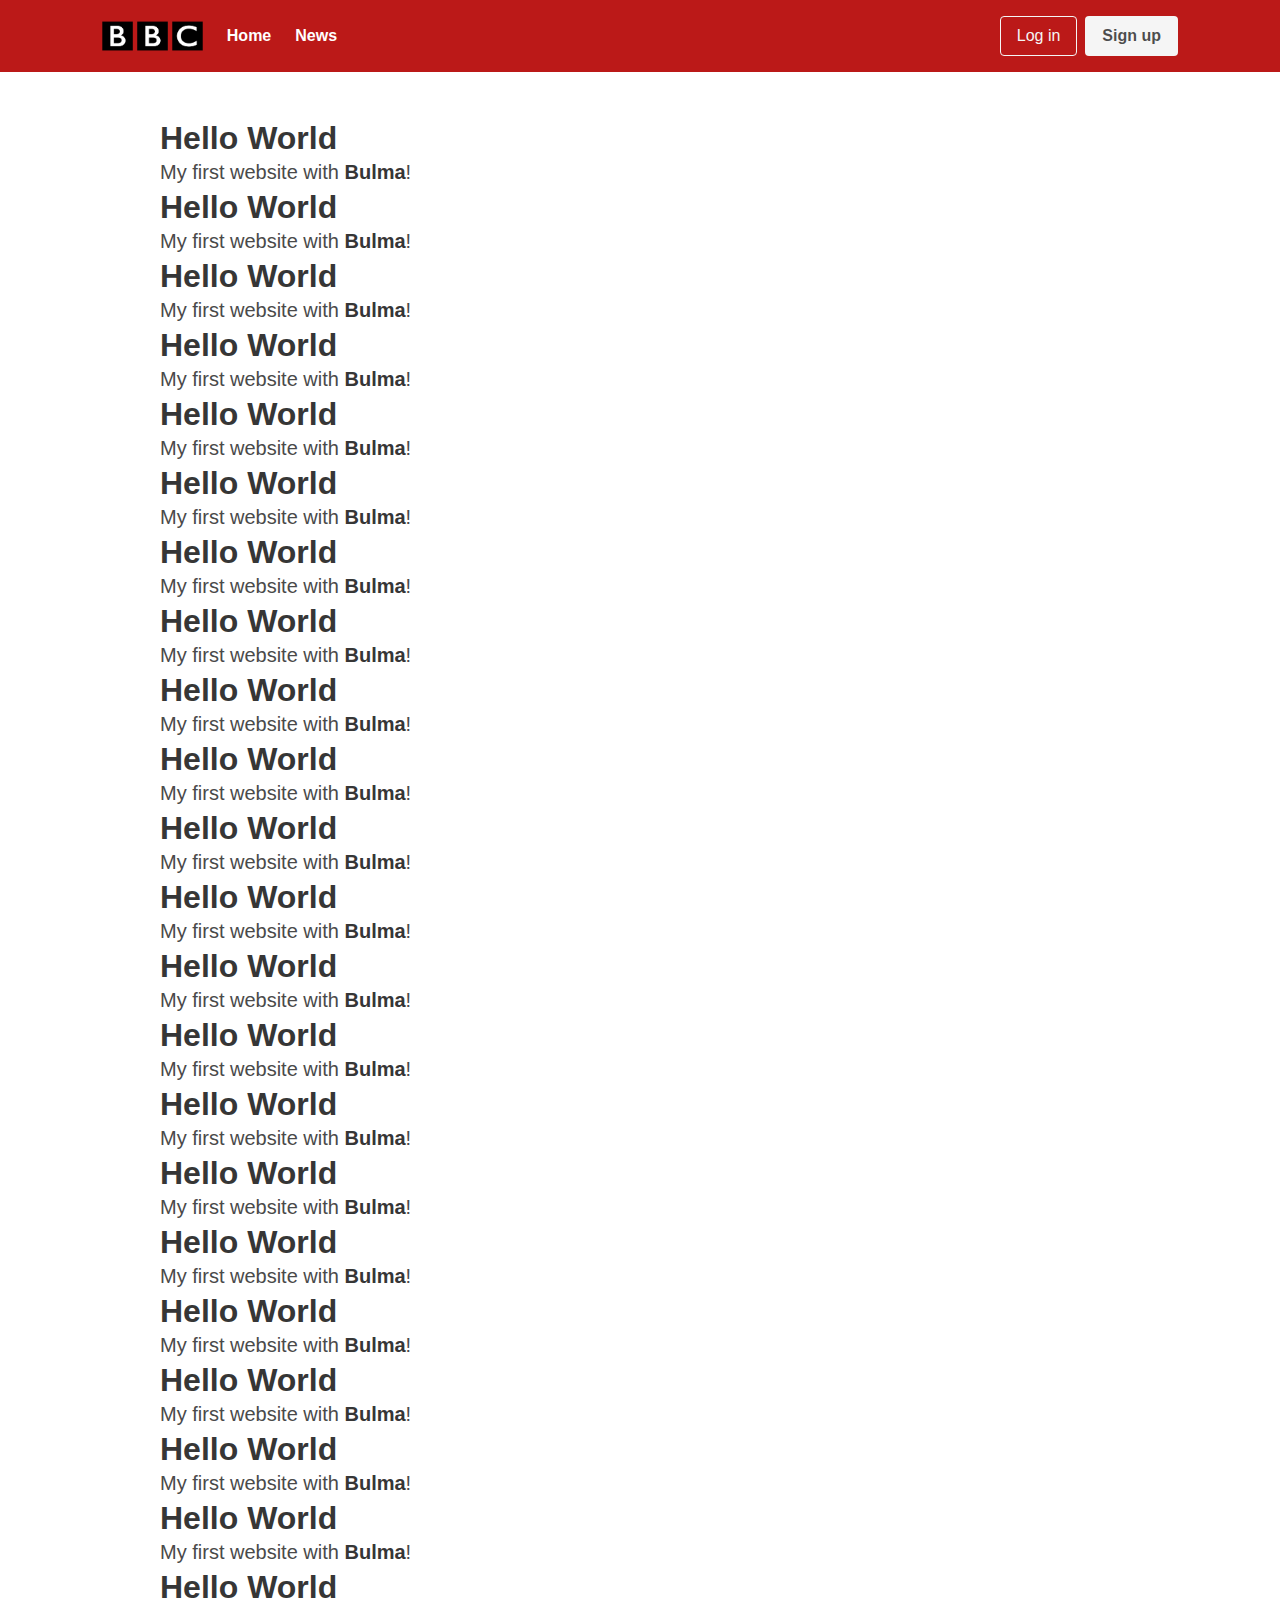
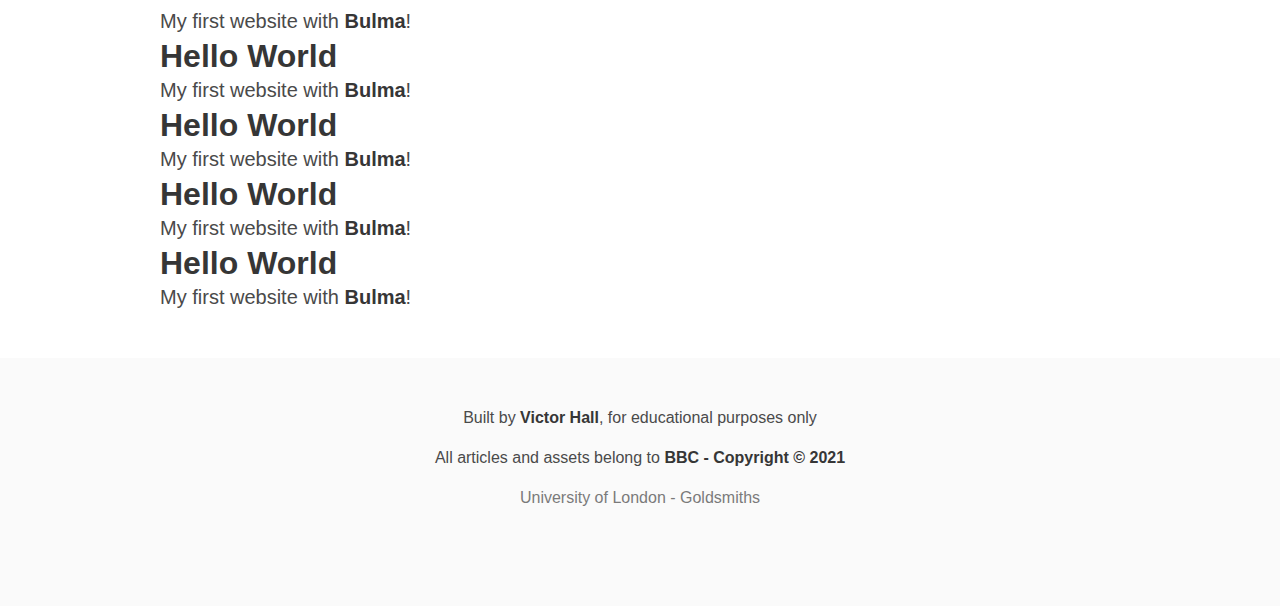
==== index.html @ eb242668 "initial commit" ====
<!DOCTYPE html>
<html>
  <head>
    <meta charset="utf-8" />
    <meta name="viewport" content="width=device-width, initial-scale=1" />
    <link rel="icon" href="assets/images/BBC-logo.png" />
    <title>Home - BBC Newsletter</title>

    <link rel="stylesheet" href="assets/styles/navbar.css" />
    <link rel="stylesheet" href="assets/styles/bulma.min.css" />
  </head>
  <body>
    <nav>
      <div class="navbar-inner">
        <a class="mr-5" href="index.html" style="line-height: 1">
          <img class="navbar-brand" src="assets/images/BBC-logo.png" />
        </a>
        <a
          href="index.html"
          class="
            is-link is-hidden-touch
            has-text-white has-text-weight-semibold
            mr-5
          "
        >
          Home
        </a>
        <a class="is-hidden-touch has-text-white has-text-weight-semibold">
          News
        </a>

        <div class="ml-auto">
          <a
            role="button"
            class="navbar-burger"
            aria-label="menu"
            aria-expanded="false"
          >
            <span aria-hidden="true"></span>
            <span aria-hidden="true"></span>
            <span aria-hidden="true"></span>
          </a>

          <!-- Hide buttons in tablets/mobiles -->
          <div class="buttons is-hidden-touch">
            <a class="button is-light is-outlined"> Log in </a>
            <a class="button is-light">
              <strong>Sign up</strong>
            </a>
          </div>
        </div>
      </div>
    </nav>
    <!-- Adds spacing between navbar and body -->
    <section class="section">
      <main class="container is-max-desktop">
        <h1 class="title">Hello World</h1>
        <p class="subtitle">My first website with <strong>Bulma</strong>!</p>
        <h1 class="title">Hello World</h1>
        <p class="subtitle">My first website with <strong>Bulma</strong>!</p>
        <h1 class="title">Hello World</h1>
        <p class="subtitle">My first website with <strong>Bulma</strong>!</p>
        <h1 class="title">Hello World</h1>
        <p class="subtitle">My first website with <strong>Bulma</strong>!</p>
        <h1 class="title">Hello World</h1>
        <p class="subtitle">My first website with <strong>Bulma</strong>!</p>
        <h1 class="title">Hello World</h1>
        <p class="subtitle">My first website with <strong>Bulma</strong>!</p>
        <h1 class="title">Hello World</h1>
        <p class="subtitle">My first website with <strong>Bulma</strong>!</p>
        <h1 class="title">Hello World</h1>
        <p class="subtitle">My first website with <strong>Bulma</strong>!</p>
        <h1 class="title">Hello World</h1>
        <p class="subtitle">My first website with <strong>Bulma</strong>!</p>
        <h1 class="title">Hello World</h1>
        <p class="subtitle">My first website with <strong>Bulma</strong>!</p>
        <h1 class="title">Hello World</h1>
        <p class="subtitle">My first website with <strong>Bulma</strong>!</p>
        <h1 class="title">Hello World</h1>
        <p class="subtitle">My first website with <strong>Bulma</strong>!</p>
        <h1 class="title">Hello World</h1>
        <p class="subtitle">My first website with <strong>Bulma</strong>!</p>
        <h1 class="title">Hello World</h1>
        <p class="subtitle">My first website with <strong>Bulma</strong>!</p>
        <h1 class="title">Hello World</h1>
        <p class="subtitle">My first website with <strong>Bulma</strong>!</p>
        <h1 class="title">Hello World</h1>
        <p class="subtitle">My first website with <strong>Bulma</strong>!</p>
        <h1 class="title">Hello World</h1>
        <p class="subtitle">My first website with <strong>Bulma</strong>!</p>
        <h1 class="title">Hello World</h1>
        <p class="subtitle">My first website with <strong>Bulma</strong>!</p>
        <h1 class="title">Hello World</h1>
        <p class="subtitle">My first website with <strong>Bulma</strong>!</p>
        <h1 class="title">Hello World</h1>
        <p class="subtitle">My first website with <strong>Bulma</strong>!</p>
        <h1 class="title">Hello World</h1>
        <p class="subtitle">My first website with <strong>Bulma</strong>!</p>
        <h1 class="title">Hello World</h1>
        <p class="subtitle">My first website with <strong>Bulma</strong>!</p>
        <h1 class="title">Hello World</h1>
        <p class="subtitle">My first website with <strong>Bulma</strong>!</p>
        <h1 class="title">Hello World</h1>
        <p class="subtitle">My first website with <strong>Bulma</strong>!</p>
        <h1 class="title">Hello World</h1>
        <p class="subtitle">My first website with <strong>Bulma</strong>!</p>
        <h1 class="title">Hello World</h1>
        <p class="subtitle">My first website with <strong>Bulma</strong>!</p>
      </main>
    </section>
    <footer class="footer">
      <div class="content has-text-centered">
        <p>
          Built by <strong>Victor Hall</strong>, for educational purposes only
        </p>
        <p>
          All articles and assets belong to
          <strong>BBC - Copyright © 2021</strong>
        </p>
        <p class="has-text-grey has-text-weight-light">
          University of London - Goldsmiths
        </p>
      </div>
    </footer>
  </body>
</html>
---- assets/styles/navbar.css ----
nav {
  z-index: 1;
  position: sticky;
  top: 0;

  height: 72px;
  width: 100vw;

  padding: 16px 0;

  background-color: #bb1918;
}

.navbar-inner {
  height: 100%;
  padding: 0 24px;

  display: flex;
  align-items: center;

  max-width: 1124px;
  margin: 0 auto;
}

.navbar-inner .navbar-brand {
  height: 56px;
}
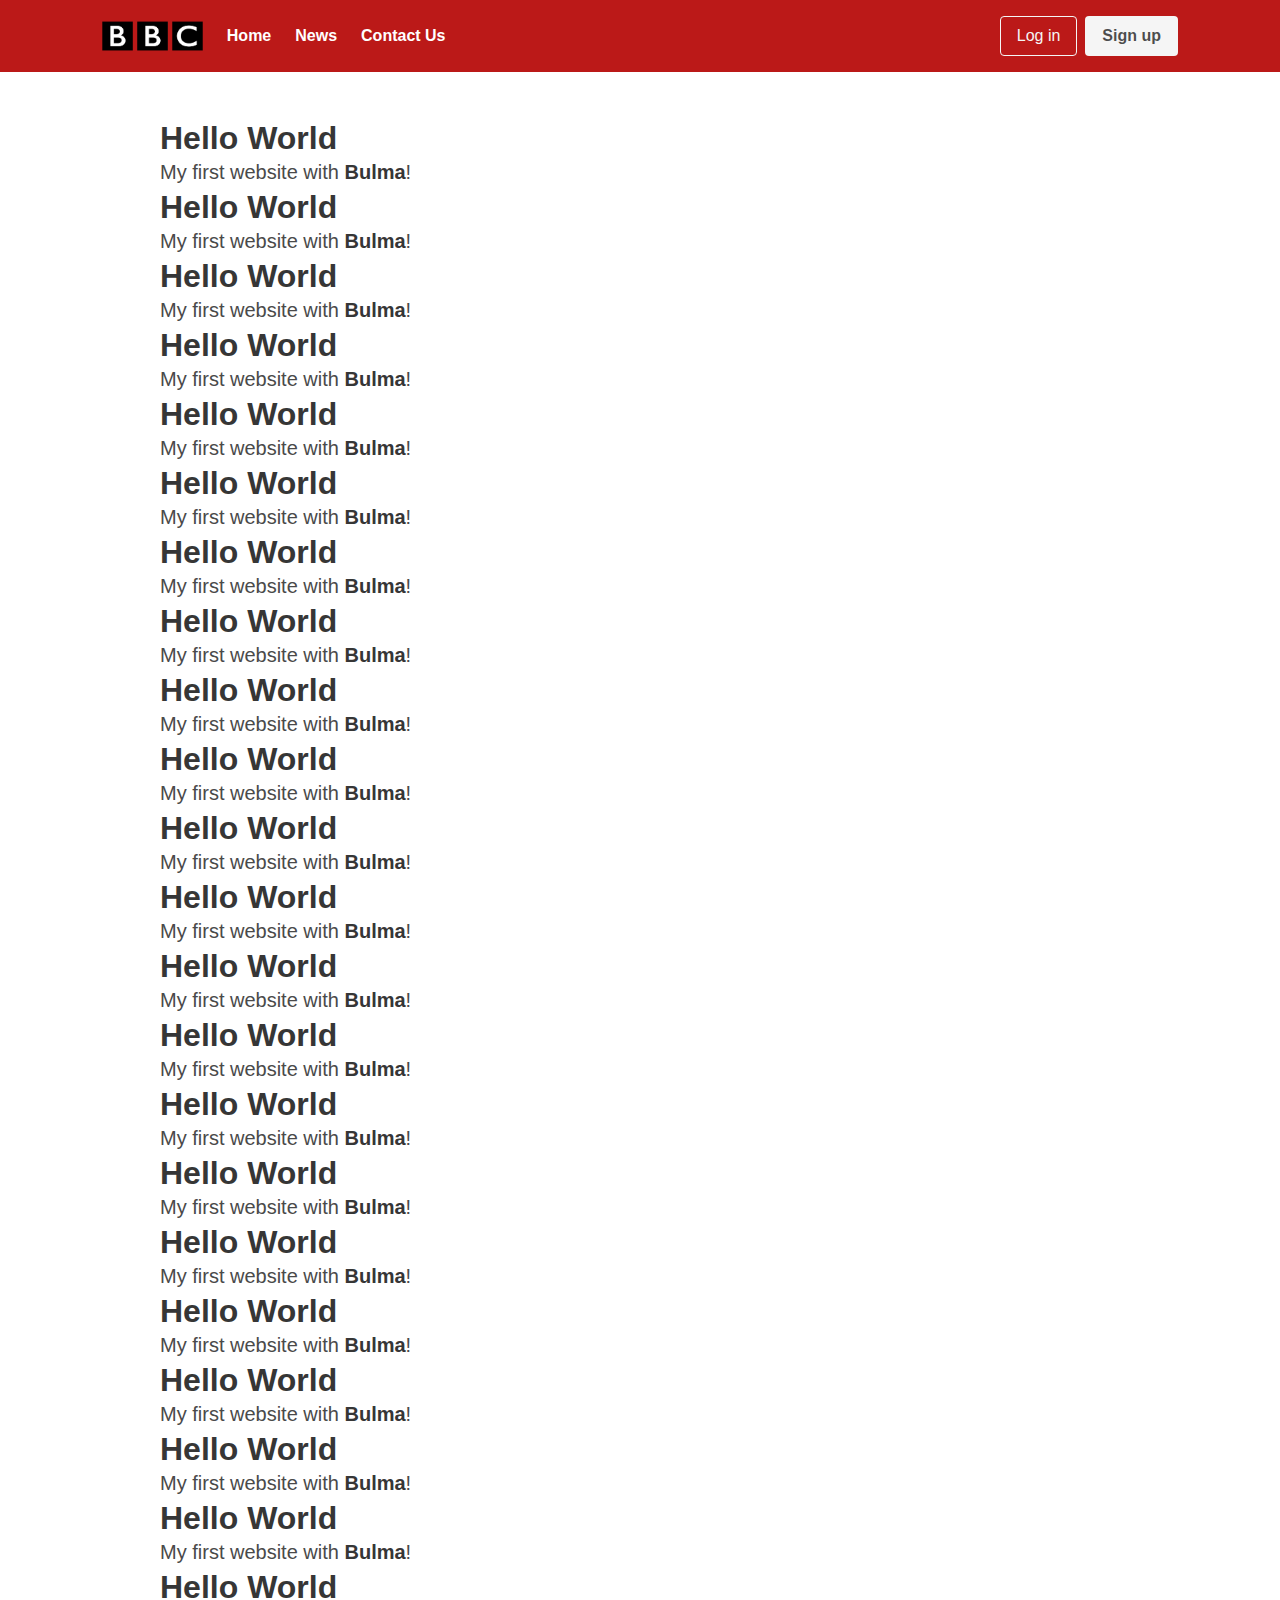
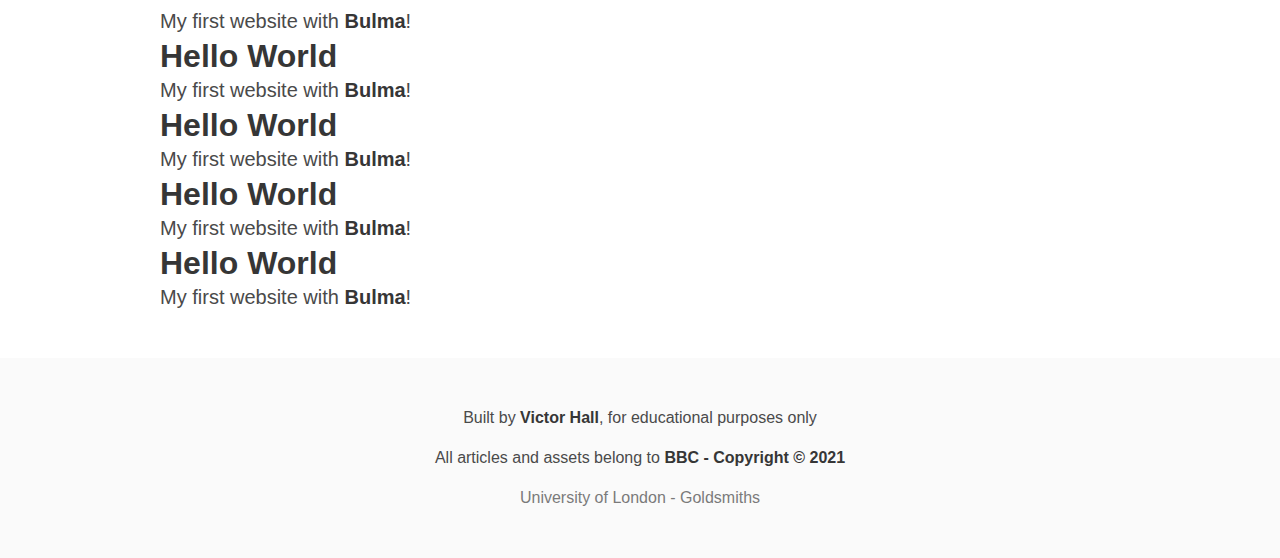
==== commit 79c3fcd6: "Add contact page with basic field validation" ====
--- a/index.html
+++ b/index.html
@@ -3,20 +3,22 @@
   <head>
     <meta charset="utf-8" />
     <meta name="viewport" content="width=device-width, initial-scale=1" />
-    <link rel="icon" href="assets/images/BBC-logo.png" />
+    <link rel="icon" href="./assets/images/BBC-logo.png" />
     <title>Home - BBC Newsletter</title>
 
-    <link rel="stylesheet" href="assets/styles/navbar.css" />
-    <link rel="stylesheet" href="assets/styles/bulma.min.css" />
+    <link rel="stylesheet" href="./assets/styles/navbar.css" />
+    <link rel="stylesheet" href="./assets/styles/global.css" />
+    <link rel="stylesheet" href="./assets/styles/bulma.min.css" />
+    <link rel="stylesheet" href="https://pro.fontawesome.com/releases/v5.10.0/css/all.css" integrity="sha384-AYmEC3Yw5cVb3ZcuHtOA93w35dYTsvhLPVnYs9eStHfGJvOvKxVfELGroGkvsg+p" crossorigin="anonymous"/>
   </head>
   <body>
     <nav>
       <div class="navbar-inner">
-        <a class="mr-5" href="index.html" style="line-height: 1">
+        <a class="mr-5" href="./index.html" style="line-height: 1">
           <img class="navbar-brand" src="assets/images/BBC-logo.png" />
         </a>
         <a
-          href="index.html"
+          href="./index.html"
           class="
             is-link is-hidden-touch
             has-text-white has-text-weight-semibold
@@ -25,8 +27,14 @@
         >
           Home
         </a>
-        <a class="is-hidden-touch has-text-white has-text-weight-semibold">
+        <a class="is-hidden-touch has-text-white has-text-weight-semibold mr-5">
           News
+        </a>
+        <a
+          href="./pages/contact/index.html"
+          class="is-hidden-touch has-text-white has-text-weight-semibold"
+        >
+          Contact Us
         </a>
 
         <div class="ml-auto">
@@ -51,6 +59,7 @@
         </div>
       </div>
     </nav>
+    
     <!-- Adds spacing between navbar and body -->
     <section class="section">
       <main class="container is-max-desktop">
@@ -108,6 +117,7 @@
         <p class="subtitle">My first website with <strong>Bulma</strong>!</p>
       </main>
     </section>
+
     <footer class="footer">
       <div class="content has-text-centered">
         <p>
--- a/assets/styles/navbar.css
+++ b/assets/styles/navbar.css
@@ -1,5 +1,5 @@
 nav {
-  z-index: 1;
+  z-index: 998;
   position: sticky;
   top: 0;
 
--- a/assets/styles/global.css
+++ b/assets/styles/global.css
@@ -0,0 +1,8 @@
+main {
+  min-height: 100%;
+}
+
+footer {
+  /* Override bulma weird padding */
+  padding: 3rem 1.5rem 3rem !important;
+}
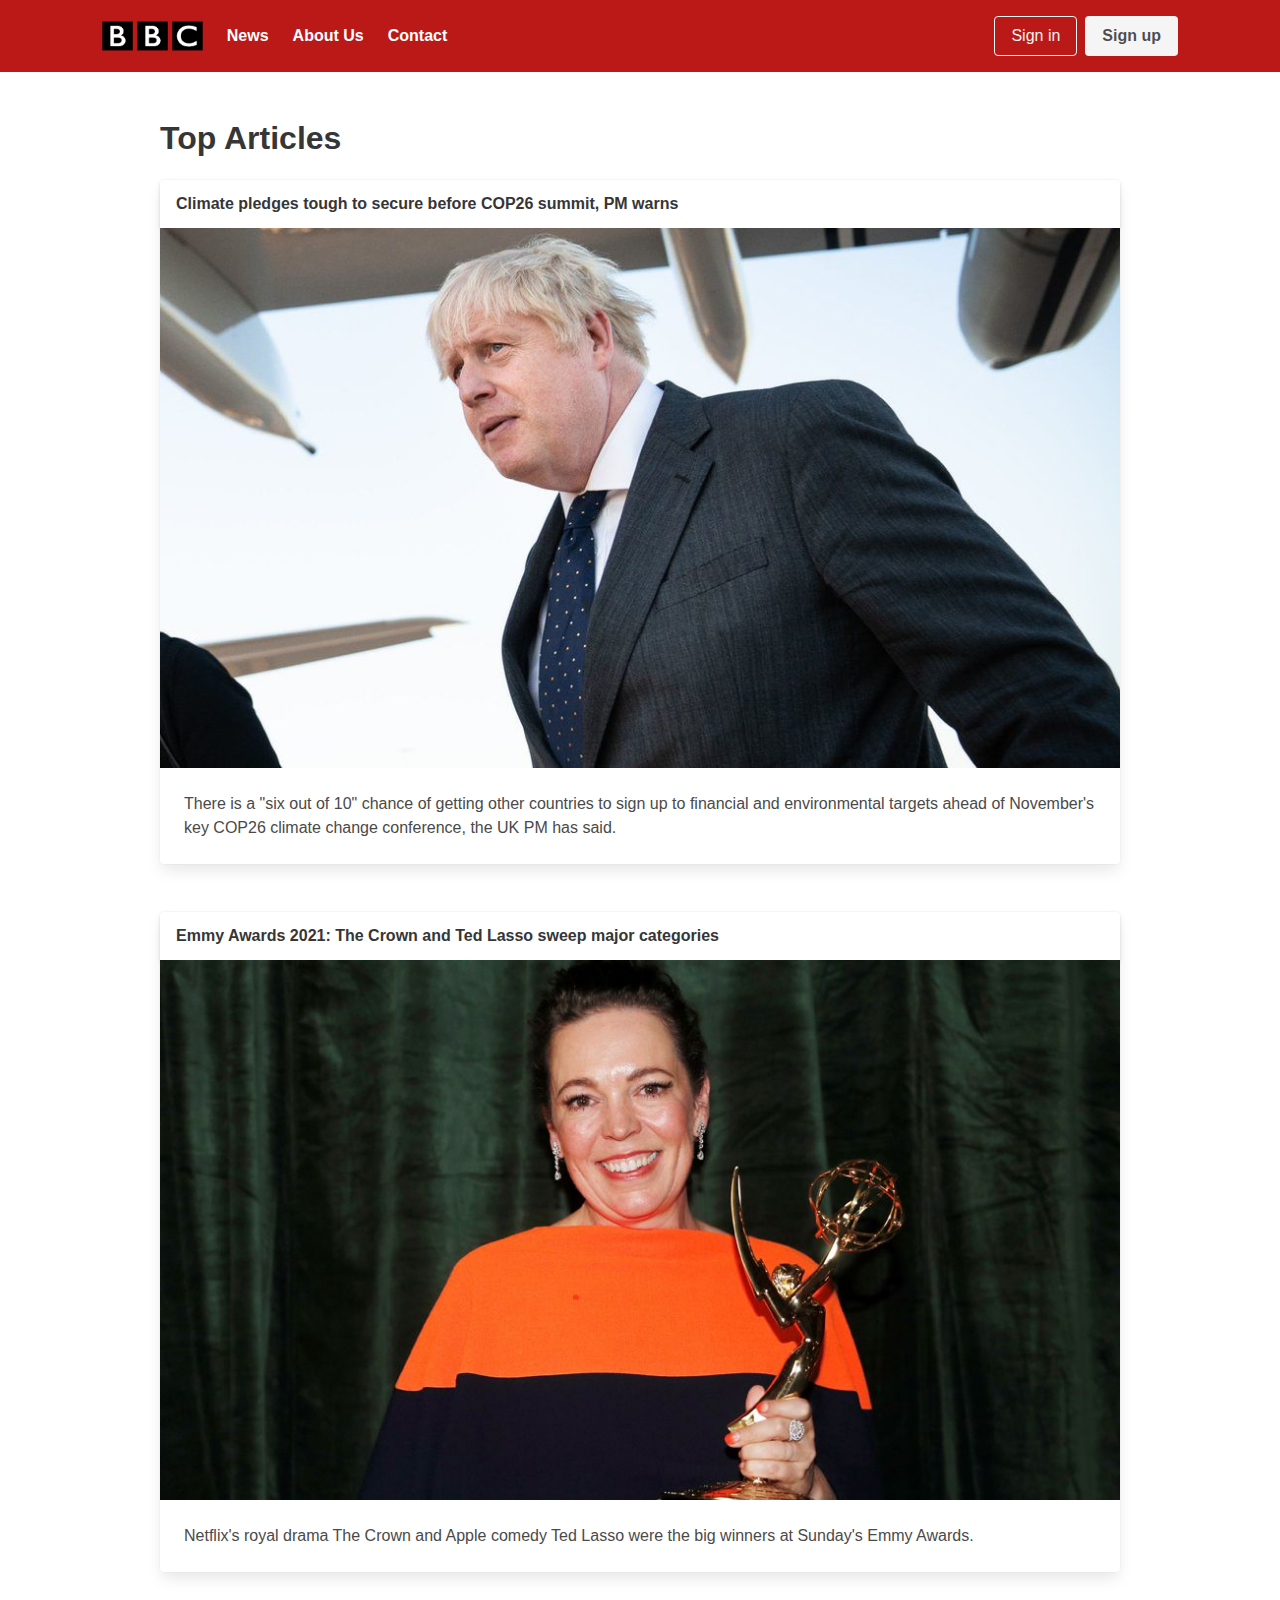
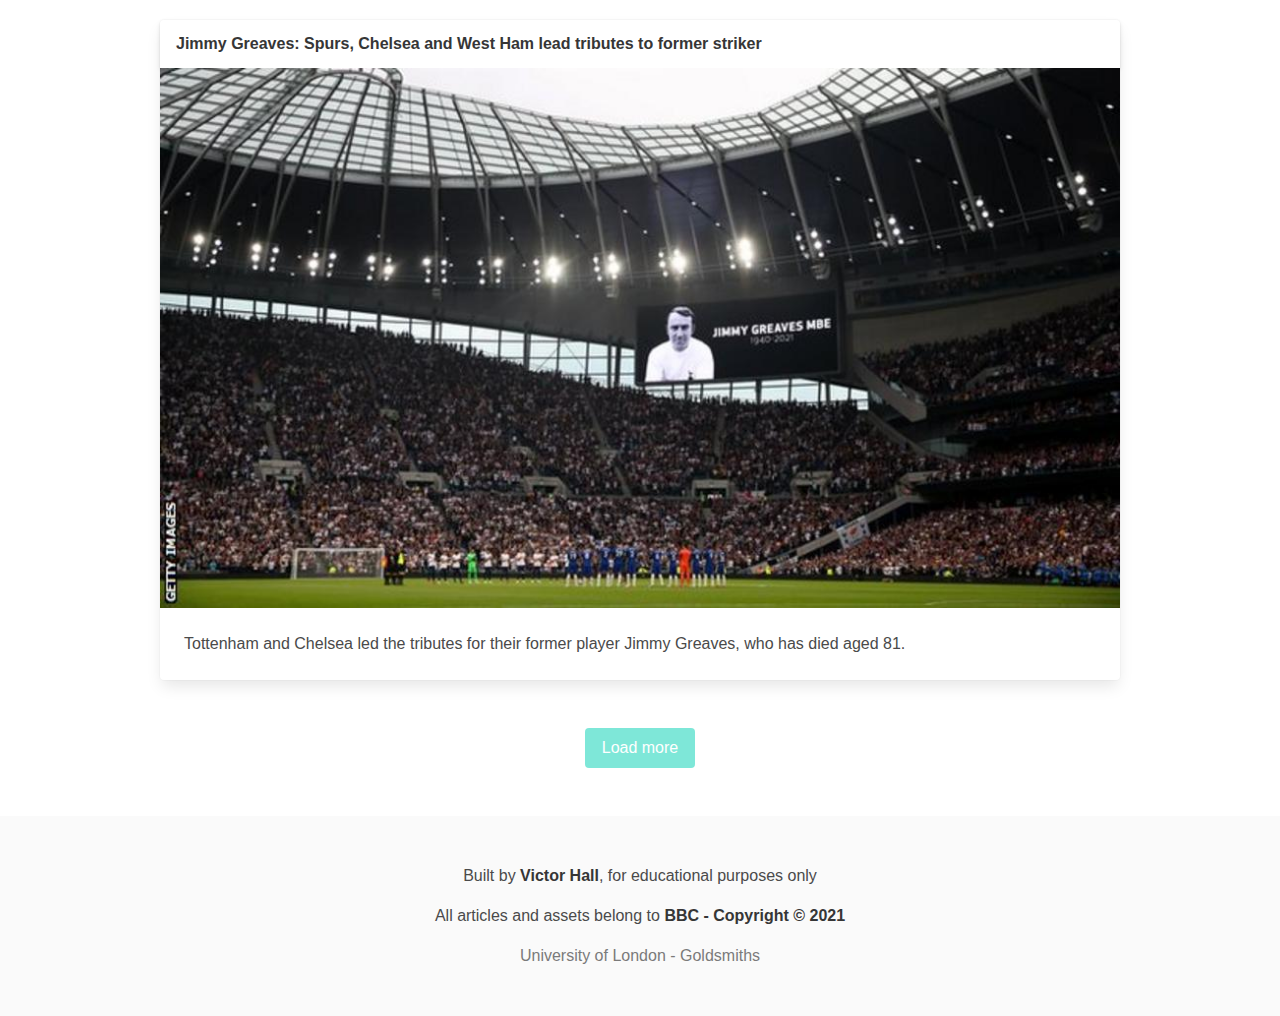
==== commit 33e4885e: "Final files" ====
--- a/index.html
+++ b/index.html
@@ -9,7 +9,12 @@
     <link rel="stylesheet" href="./assets/styles/navbar.css" />
     <link rel="stylesheet" href="./assets/styles/global.css" />
     <link rel="stylesheet" href="./assets/styles/bulma.min.css" />
-    <link rel="stylesheet" href="https://pro.fontawesome.com/releases/v5.10.0/css/all.css" integrity="sha384-AYmEC3Yw5cVb3ZcuHtOA93w35dYTsvhLPVnYs9eStHfGJvOvKxVfELGroGkvsg+p" crossorigin="anonymous"/>
+    <link
+      rel="stylesheet"
+      href="https://pro.fontawesome.com/releases/v5.10.0/css/all.css"
+      integrity="sha384-AYmEC3Yw5cVb3ZcuHtOA93w35dYTsvhLPVnYs9eStHfGJvOvKxVfELGroGkvsg+p"
+      crossorigin="anonymous"
+    />
   </head>
   <body>
     <nav>
@@ -19,22 +24,21 @@
         </a>
         <a
           href="./index.html"
-          class="
-            is-link is-hidden-touch
-            has-text-white has-text-weight-semibold
-            mr-5
-          "
+          class="is-hidden-touch has-text-white has-text-weight-semibold mr-5"
         >
-          Home
+          News
         </a>
-        <a class="is-hidden-touch has-text-white has-text-weight-semibold mr-5">
-          News
+        <a
+          href="./pages/about/index.html"
+          class="is-hidden-touch has-text-white has-text-weight-semibold mr-5"
+        >
+          About Us
         </a>
         <a
           href="./pages/contact/index.html"
           class="is-hidden-touch has-text-white has-text-weight-semibold"
         >
-          Contact Us
+          Contact
         </a>
 
         <div class="ml-auto">
@@ -51,70 +55,88 @@
 
           <!-- Hide buttons in tablets/mobiles -->
           <div class="buttons is-hidden-touch">
-            <a class="button is-light is-outlined"> Log in </a>
-            <a class="button is-light">
+            <a
+              href="./pages/login/index.html"
+              class="button is-light is-outlined"
+            >
+              Sign in
+            </a>
+            <a href="./pages/register/index.html" class="button is-light">
               <strong>Sign up</strong>
             </a>
           </div>
         </div>
       </div>
     </nav>
-    
+
     <!-- Adds spacing between navbar and body -->
     <section class="section">
-      <main class="container is-max-desktop">
-        <h1 class="title">Hello World</h1>
-        <p class="subtitle">My first website with <strong>Bulma</strong>!</p>
-        <h1 class="title">Hello World</h1>
-        <p class="subtitle">My first website with <strong>Bulma</strong>!</p>
-        <h1 class="title">Hello World</h1>
-        <p class="subtitle">My first website with <strong>Bulma</strong>!</p>
-        <h1 class="title">Hello World</h1>
-        <p class="subtitle">My first website with <strong>Bulma</strong>!</p>
-        <h1 class="title">Hello World</h1>
-        <p class="subtitle">My first website with <strong>Bulma</strong>!</p>
-        <h1 class="title">Hello World</h1>
-        <p class="subtitle">My first website with <strong>Bulma</strong>!</p>
-        <h1 class="title">Hello World</h1>
-        <p class="subtitle">My first website with <strong>Bulma</strong>!</p>
-        <h1 class="title">Hello World</h1>
-        <p class="subtitle">My first website with <strong>Bulma</strong>!</p>
-        <h1 class="title">Hello World</h1>
-        <p class="subtitle">My first website with <strong>Bulma</strong>!</p>
-        <h1 class="title">Hello World</h1>
-        <p class="subtitle">My first website with <strong>Bulma</strong>!</p>
-        <h1 class="title">Hello World</h1>
-        <p class="subtitle">My first website with <strong>Bulma</strong>!</p>
-        <h1 class="title">Hello World</h1>
-        <p class="subtitle">My first website with <strong>Bulma</strong>!</p>
-        <h1 class="title">Hello World</h1>
-        <p class="subtitle">My first website with <strong>Bulma</strong>!</p>
-        <h1 class="title">Hello World</h1>
-        <p class="subtitle">My first website with <strong>Bulma</strong>!</p>
-        <h1 class="title">Hello World</h1>
-        <p class="subtitle">My first website with <strong>Bulma</strong>!</p>
-        <h1 class="title">Hello World</h1>
-        <p class="subtitle">My first website with <strong>Bulma</strong>!</p>
-        <h1 class="title">Hello World</h1>
-        <p class="subtitle">My first website with <strong>Bulma</strong>!</p>
-        <h1 class="title">Hello World</h1>
-        <p class="subtitle">My first website with <strong>Bulma</strong>!</p>
-        <h1 class="title">Hello World</h1>
-        <p class="subtitle">My first website with <strong>Bulma</strong>!</p>
-        <h1 class="title">Hello World</h1>
-        <p class="subtitle">My first website with <strong>Bulma</strong>!</p>
-        <h1 class="title">Hello World</h1>
-        <p class="subtitle">My first website with <strong>Bulma</strong>!</p>
-        <h1 class="title">Hello World</h1>
-        <p class="subtitle">My first website with <strong>Bulma</strong>!</p>
-        <h1 class="title">Hello World</h1>
-        <p class="subtitle">My first website with <strong>Bulma</strong>!</p>
-        <h1 class="title">Hello World</h1>
-        <p class="subtitle">My first website with <strong>Bulma</strong>!</p>
-        <h1 class="title">Hello World</h1>
-        <p class="subtitle">My first website with <strong>Bulma</strong>!</p>
-        <h1 class="title">Hello World</h1>
-        <p class="subtitle">My first website with <strong>Bulma</strong>!</p>
+      <main class="container is-max-desktop is-flex is-flex-direction-column">
+        <h1 class="title">Top Articles</h1>
+        <a href="./articles/cop26.html" class="card is-clickable">
+          <div class="card-header">
+            <p class="card-header-title">
+              Climate pledges tough to secure before COP26 summit, PM warns
+            </p>
+          </div>
+          <div class="card-image">
+            <figure class="image">
+              <img src="./assets/images/cop26.jpeg" />
+            </figure>
+          </div>
+          <div class="card-content">
+            <div class="content">
+              There is a "six out of 10" chance of getting other countries to
+              sign up to financial and environmental targets ahead of November's
+              key COP26 climate change conference, the UK PM has said.
+            </div>
+          </div>
+        </a>
+        <br />
+        <br />
+        <a href="./articles/emmy_2021.html" class="card is-clickable">
+          <div class="card-header">
+            <p class="card-header-title">
+              Emmy Awards 2021: The Crown and Ted Lasso sweep major categories
+            </p>
+          </div>
+          <div class="card-image">
+            <figure class="image">
+              <img src="./assets/images/emmy_2021.jpeg" />
+            </figure>
+          </div>
+          <div class="card-content">
+            <div class="content">
+              Netflix's royal drama The Crown and Apple comedy Ted Lasso were
+              the big winners at Sunday's Emmy Awards.
+            </div>
+          </div>
+        </a>
+        <br />
+        <br />
+        <a href="./articles/jimmy_greaves.html" class="card is-clickable">
+          <div class="card-header">
+            <p class="card-header-title">
+              Jimmy Greaves: Spurs, Chelsea and West Ham lead tributes to former
+              striker
+            </p>
+          </div>
+          <div class="card-image">
+            <figure class="image">
+              <img src="./assets/images/jimmy_greaves.jpeg" />
+            </figure>
+          </div>
+          <div class="card-content">
+            <div class="content">
+              Tottenham and Chelsea led the tributes for their former player
+              Jimmy Greaves, who has died aged 81.
+            </div>
+          </div>
+        </a>
+
+        <button class="button is-primary mt-6 mx-auto" disabled>
+          Load more
+        </button>
       </main>
     </section>
 
--- a/assets/styles/global.css
+++ b/assets/styles/global.css
@@ -1,8 +1,20 @@
-main {
-  min-height: 100%;
+body {
+  min-height: 100vh;
+  
+  display: flex;
+  flex-direction: column;
 }
 
 footer {
   /* Override bulma weird padding */
+  margin-top: auto;
   padding: 3rem 1.5rem 3rem !important;
 }
+
+.h-100 {
+  height: 100%;
+}
+
+.w-100 {
+  width: 100%;
+}
